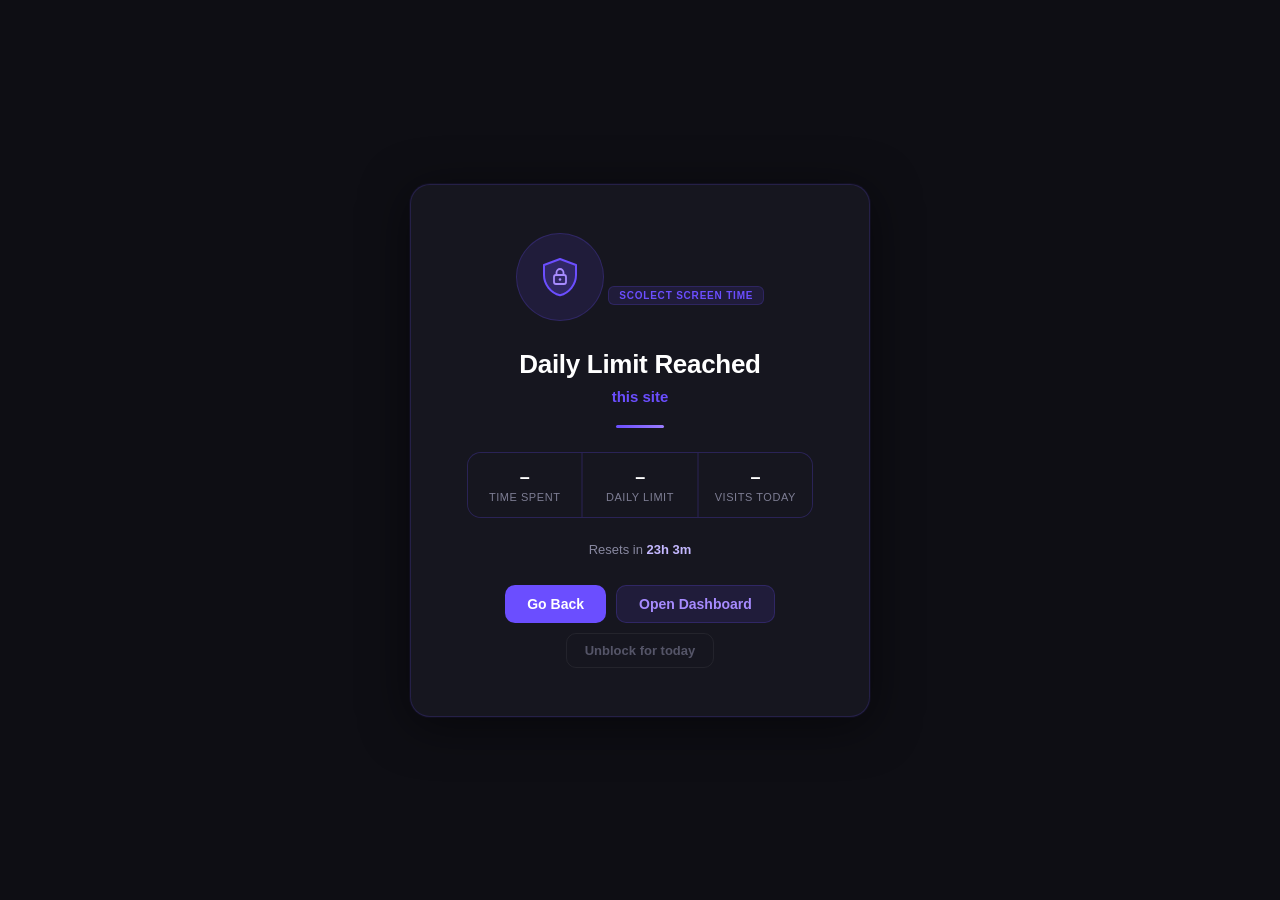
==== web/blocked.html @ c88b9b67 "Improve extension integration" ====
<!DOCTYPE html>
<html lang="en">
<head>
  <meta charset="UTF-8" />
  <meta name="viewport" content="width=device-width, initial-scale=1.0" />
  <title>Site Blocked – Scolect</title>
  <style>
    *, *::before, *::after { box-sizing: border-box; margin: 0; padding: 0; }

    body {
      min-height: 100vh;
      display: flex;
      align-items: center;
      justify-content: center;
      background: #0e0e14;
      font-family: -apple-system, BlinkMacSystemFont, 'Segoe UI', Roboto, sans-serif;
      color: #e8e8f0;
    }

    .card {
      text-align: center;
      padding: 48px 56px;
      background: #16161f;
      border-radius: 20px;
      border: 1px solid rgba(107, 78, 255, 0.18);
      box-shadow: 0 8px 48px rgba(0, 0, 0, 0.5), 0 0 0 1px rgba(107, 78, 255, 0.08);
      max-width: 460px;
      width: 90vw;
    }

    .icon-wrap {
      display: inline-flex;
      align-items: center;
      justify-content: center;
      width: 88px;
      height: 88px;
      border-radius: 50%;
      background: rgba(107, 78, 255, 0.12);
      margin-bottom: 28px;
      border: 1px solid rgba(107, 78, 255, 0.22);
    }

    .icon-wrap svg { width: 44px; height: 44px; }

    .badge {
      display: inline-block;
      font-size: 10px;
      font-weight: 700;
      letter-spacing: 0.08em;
      text-transform: uppercase;
      color: #6B4EFF;
      background: rgba(107, 78, 255, 0.12);
      border: 1px solid rgba(107, 78, 255, 0.2);
      border-radius: 6px;
      padding: 3px 10px;
      margin-bottom: 18px;
    }

    h1 {
      font-size: 26px;
      font-weight: 700;
      letter-spacing: -0.3px;
      color: #ffffff;
      margin-bottom: 8px;
    }

    .domain {
      font-size: 15px;
      font-weight: 600;
      color: #6B4EFF;
      margin-bottom: 20px;
      word-break: break-all;
    }

    .divider {
      width: 48px;
      height: 3px;
      background: linear-gradient(90deg, #6B4EFF, #9b7dff);
      border-radius: 2px;
      margin: 0 auto 24px;
    }

    /* Stats row */
    .stats {
      display: flex;
      gap: 1px;
      background: rgba(107, 78, 255, 0.12);
      border: 1px solid rgba(107, 78, 255, 0.14);
      border-radius: 14px;
      overflow: hidden;
      margin-bottom: 24px;
    }

    .stat {
      flex: 1;
      padding: 14px 12px;
      background: #16161f;
    }

    .stat + .stat { border-left: 1px solid rgba(107, 78, 255, 0.12); }

    .stat-value {
      font-size: 18px;
      font-weight: 700;
      color: #ffffff;
      letter-spacing: -0.3px;
      margin-bottom: 3px;
    }

    .stat-label {
      font-size: 11px;
      color: #6666880;
      color: rgba(136, 136, 160, 0.9);
      font-weight: 500;
      text-transform: uppercase;
      letter-spacing: 0.05em;
    }

    /* Countdown */
    .reset-row {
      font-size: 13px;
      color: #8888a0;
      margin-bottom: 28px;
    }

    .reset-row strong {
      color: #c4b8ff;
      font-weight: 600;
    }

    /* Buttons */
    .btn-group {
      display: flex;
      gap: 10px;
      justify-content: center;
      flex-wrap: wrap;
    }

    button {
      padding: 10px 22px;
      border-radius: 10px;
      font-size: 14px;
      font-weight: 600;
      cursor: pointer;
      transition: opacity 0.15s, transform 0.1s;
      border: none;
    }

    button:active { transform: scale(0.97); }

    .btn-back {
      background: #6B4EFF;
      color: #ffffff;
    }

    .btn-back:hover { opacity: 0.88; }

    .btn-dashboard {
      background: rgba(107, 78, 255, 0.12);
      color: #a78bff;
      border: 1px solid rgba(107, 78, 255, 0.22);
    }

    .btn-dashboard:hover { background: rgba(107, 78, 255, 0.2); }

    .btn-unblock {
      background: transparent;
      color: #555568;
      border: 1px solid rgba(255,255,255,0.06);
      font-size: 13px;
      padding: 9px 18px;
    }

    .btn-unblock:hover { color: #8888a0; border-color: rgba(255,255,255,0.12); }

    /* Unblock confirmation panel */
    .unblock-panel {
      display: none;
      margin-top: 20px;
      padding: 20px;
      background: rgba(255, 80, 80, 0.06);
      border: 1px solid rgba(255, 80, 80, 0.18);
      border-radius: 12px;
      text-align: left;
    }

    .unblock-panel.visible { display: block; }

    .unblock-panel label {
      display: block;
      font-size: 13px;
      color: #8888a0;
      margin-bottom: 10px;
      line-height: 1.5;
    }

    .unblock-panel label strong { color: #e8e8f0; }

    .unblock-input-row {
      display: flex;
      gap: 8px;
    }

    .unblock-input {
      flex: 1;
      background: #0e0e14;
      border: 1px solid rgba(255,255,255,0.1);
      border-radius: 8px;
      color: #e8e8f0;
      font-size: 13px;
      padding: 9px 12px;
      outline: none;
      transition: border-color 0.15s;
    }

    .unblock-input:focus { border-color: rgba(107, 78, 255, 0.5); }
    .unblock-input.error { border-color: rgba(255, 80, 80, 0.6); animation: shake 0.3s; }

    @keyframes shake {
      0%, 100% { transform: translateX(0); }
      25%       { transform: translateX(-6px); }
      75%       { transform: translateX(6px); }
    }

    .btn-confirm-unblock {
      background: rgba(255, 80, 80, 0.15);
      color: #ff7070;
      border: 1px solid rgba(255, 80, 80, 0.25);
      border-radius: 8px;
      font-size: 13px;
      font-weight: 600;
      padding: 9px 16px;
      cursor: pointer;
      white-space: nowrap;
      transition: background 0.15s;
    }

    .btn-confirm-unblock:hover { background: rgba(255, 80, 80, 0.25); }
    .btn-confirm-unblock:disabled { opacity: 0.4; cursor: default; }
  </style>
</head>
<body>
  <div class="card">
    <div class="icon-wrap">
      <svg viewBox="0 0 44 44" fill="none" xmlns="http://www.w3.org/2000/svg">
        <path d="M22 4L6 10v10c0 9.375 6.8 18.15 16 20.25C31.2 38.15 38 29.375 38 20V10L22 4z"
              fill="rgba(107,78,255,0.22)" stroke="#6B4EFF" stroke-width="2" stroke-linejoin="round"/>
        <rect x="16" y="20" width="12" height="9" rx="2"
              fill="none" stroke="#a78bff" stroke-width="1.8"/>
        <path d="M18.5 20v-2.5a3.5 3.5 0 0 1 7 0V20"
              stroke="#a78bff" stroke-width="1.8" stroke-linecap="round"/>
        <circle cx="22" cy="24.5" r="1.3" fill="#a78bff"/>
      </svg>
    </div>

    <div class="badge">Scolect Screen Time</div>
    <h1>Daily Limit Reached</h1>
    <div class="domain" id="domain-label">this site</div>
    <div class="divider"></div>

    <!-- Usage stats -->
    <div class="stats">
      <div class="stat">
        <div class="stat-value" id="stat-spent">–</div>
        <div class="stat-label">Time spent</div>
      </div>
      <div class="stat">
        <div class="stat-value" id="stat-limit">–</div>
        <div class="stat-label">Daily limit</div>
      </div>
      <div class="stat">
        <div class="stat-value" id="stat-visits">–</div>
        <div class="stat-label">Visits today</div>
      </div>
    </div>

    <!-- Countdown to reset -->
    <div class="reset-row">
      Resets in <strong id="countdown">–</strong>
    </div>

    <div class="btn-group">
      <button class="btn-back" onclick="history.length > 1 ? history.back() : window.close()">Go Back</button>
      <button class="btn-dashboard" id="btn-dash">Open Dashboard</button>
      <button class="btn-unblock" id="btn-unblock-toggle">Unblock for today</button>
    </div>

    <!-- Unblock confirmation -->
    <div class="unblock-panel" id="unblock-panel">
      <label>Type <strong id="confirm-hint">the site name</strong> to unblock for the rest of today:</label>
      <div class="unblock-input-row">
        <input class="unblock-input" id="unblock-input" type="text" placeholder="" autocomplete="off" spellcheck="false" />
        <button class="btn-confirm-unblock" id="btn-confirm-unblock" disabled>Unblock</button>
      </div>
    </div>
  </div>

  <script>
    (function () {
      // ── Helpers ────────────────────────────────────────────────────────────
      function fmtDuration(seconds) {
        const h = Math.floor(seconds / 3600);
        const m = Math.floor((seconds % 3600) / 60);
        if (h > 0) return m > 0 ? `${h}h ${m}m` : `${h}h`;
        return m > 0 ? `${m}m` : `${Math.round(seconds)}s`;
      }

      function getTodayKey() {
        const d = new Date();
        const y = d.getFullYear();
        const mo = String(d.getMonth() + 1).padStart(2, '0');
        const da = String(d.getDate()).padStart(2, '0');
        return `${y}-${mo}-${da}`;
      }

      function secondsUntilMidnight() {
        const now = new Date();
        const midnight = new Date(now);
        midnight.setHours(24, 0, 0, 0);
        return Math.floor((midnight - now) / 1000);
      }

      function fmtCountdown(s) {
        const h = Math.floor(s / 3600);
        const m = Math.floor((s % 3600) / 60);
        const sec = s % 60;
        if (h > 0) return `${h}h ${m}m`;
        if (m > 0) return `${m}m ${sec}s`;
        return `${sec}s`;
      }

      // ── Parse domain from URL ─────────────────────────────────────────────
      const params = new URLSearchParams(location.search);
      const domain = params.get('domain') || '';

      const domainLabel = document.getElementById('domain-label');
      if (domain) {
        domainLabel.textContent = domain;
        document.title = domain + ' – Blocked · Scolect';
      }

      // ── Open dashboard button ─────────────────────────────────────────────
      document.getElementById('btn-dash').addEventListener('click', () => {
        chrome.tabs.create({ url: chrome.runtime.getURL('index.html') });
      });

      // ── Unblock confirmation ───────────────────────────────────────────────
      // The user must type the site name (or domain) to confirm intentional unblock.
      let confirmWord = domain; // fallback to domain
      const panel = document.getElementById('unblock-panel');
      const input = document.getElementById('unblock-input');
      const confirmBtn = document.getElementById('btn-confirm-unblock');
      const confirmHint = document.getElementById('confirm-hint');

      document.getElementById('btn-unblock-toggle').addEventListener('click', () => {
        panel.classList.toggle('visible');
        if (panel.classList.contains('visible')) input.focus();
      });

      // Once we have the siteName from storage, use that as the confirm word
      // (set after storage load below via window._setConfirmWord)
      window._setConfirmWord = (name) => {
        confirmWord = name;
        confirmHint.textContent = name;
        input.placeholder = name;
      };

      input.addEventListener('input', () => {
        const match = input.value.trim().toLowerCase() === confirmWord.toLowerCase();
        confirmBtn.disabled = !match;
        input.classList.remove('error');
      });

      input.addEventListener('keydown', (e) => {
        if (e.key === 'Enter' && !confirmBtn.disabled) confirmBtn.click();
      });

      confirmBtn.addEventListener('click', async () => {
        if (typeof chrome === 'undefined' || !chrome.storage) return;

        // Remove this domain from scolect_blocked_domains in storage
        const result = await chrome.storage.local.get(['scolect_blocked_domains']);
        const blocked = (result['scolect_blocked_domains'] || []).filter(d => d !== domain);
        await chrome.storage.local.set({ scolect_blocked_domains: blocked });

        // Also clear the dailyLimitSeconds temporarily by storing an override
        // so the extension won't re-block immediately on the next limit check.
        // We record the unblock in a separate key that refreshBlockedDomains respects.
        const unblockKey = 'scolect_unblocked_today';
        const unblockResult = await chrome.storage.local.get([unblockKey]);
        const unblockedToday = unblockResult[unblockKey] || {};
        unblockedToday[domain] = new Date().toDateString();
        await chrome.storage.local.set({ [unblockKey]: unblockedToday });

        // Navigate to the original site
        window.location.href = 'https://' + domain;
      });

      // ── Load stats from chrome.storage ────────────────────────────────────
      if (domain && typeof chrome !== 'undefined' && chrome.storage) {
        const todayKey = `scolect_day_${getTodayKey()}`;
        chrome.storage.local.get([todayKey, 'scolect_settings'], (result) => {
          // Time spent & visits
          const day = result[todayKey];
          if (day?.domains) {
            const entry = day.domains.find(d => d.domain === domain);
            if (entry) {
              document.getElementById('stat-spent').textContent = fmtDuration(entry.seconds || 0);
              document.getElementById('stat-visits').textContent = String(entry.visits || 0);
            }
          }

          // Daily limit
          const settings = result['scolect_settings'] || {};
          const meta = settings.metadata?.[domain];
          if (meta?.dailyLimitSeconds) {
            document.getElementById('stat-limit').textContent = fmtDuration(meta.dailyLimitSeconds);
          }
          // Use siteName for display and as the confirm word
          if (meta?.siteName) {
            domainLabel.textContent = meta.siteName;
            window._setConfirmWord(meta.siteName);
          } else {
            window._setConfirmWord(domain);
          }
        });
      }

      // ── Countdown to midnight ─────────────────────────────────────────────
      function updateCountdown() {
        const s = secondsUntilMidnight();
        document.getElementById('countdown').textContent = fmtCountdown(s);
      }
      updateCountdown();
      setInterval(updateCountdown, 1000);
    })();
  </script>
</body>
</html>
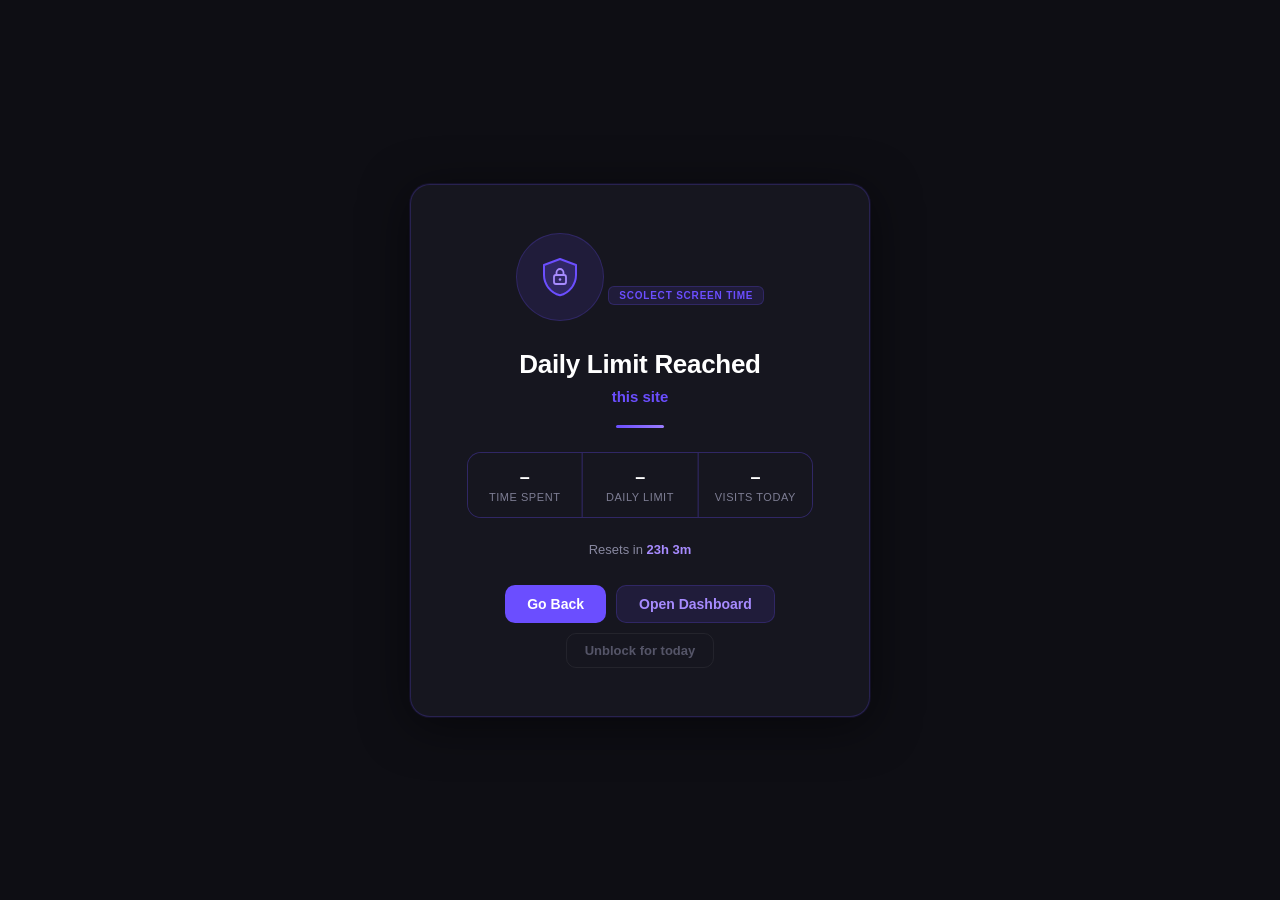
==== commit 31e6e201: "have consistent behaviour with limiting and blocking/ fix bugs" ====
--- a/web/blocked.html
+++ b/web/blocked.html
@@ -7,23 +7,80 @@
   <style>
     *, *::before, *::after { box-sizing: border-box; margin: 0; padding: 0; }
 
+    :root {
+      --bg: #0e0e14;
+      --card-bg: #16161f;
+      --accent: #6B4EFF;
+      --accent-grad: #9b7dff;
+      --accent-alpha: rgba(107, 78, 255, 0.12);
+      --accent-border: rgba(107, 78, 255, 0.22);
+      --accent-text: #a78bff;
+    }
+
+    body[data-theme="purple_dream"] {
+      --bg: #130a1e;
+      --card-bg: #1d102e;
+      --accent: #a855f7;
+      --accent-grad: #ec4899;
+      --accent-alpha: rgba(168, 85, 247, 0.15);
+      --accent-border: rgba(168, 85, 247, 0.3);
+      --accent-text: #c084fc;
+    }
+    body[data-theme="ocean_blue"] {
+      --bg: #0b1528;
+      --card-bg: #11203b;
+      --accent: #38bdf8;
+      --accent-grad: #818cf8;
+      --accent-alpha: rgba(56, 189, 248, 0.15);
+      --accent-border: rgba(56, 189, 248, 0.3);
+      --accent-text: #7dd3fc;
+    }
+    body[data-theme="forest_green"] {
+      --bg: #081a14;
+      --card-bg: #0e2920;
+      --accent: #34d399;
+      --accent-grad: #a3e635;
+      --accent-alpha: rgba(52, 211, 153, 0.15);
+      --accent-border: rgba(52, 211, 153, 0.3);
+      --accent-text: #6ee7b7;
+    }
+    body[data-theme="sunset_orange"] {
+      --bg: #1c0e0b;
+      --card-bg: #2b1712;
+      --accent: #fb923c;
+      --accent-grad: #f43f5e;
+      --accent-alpha: rgba(251, 146, 60, 0.15);
+      --accent-border: rgba(251, 146, 60, 0.3);
+      --accent-text: #fdba74;
+    }
+    body[data-theme="monochrome"] {
+      --bg: #121212;
+      --card-bg: #1e1e1e;
+      --accent: #94a3b8;
+      --accent-grad: #cbd5e1;
+      --accent-alpha: rgba(148, 163, 184, 0.15);
+      --accent-border: rgba(148, 163, 184, 0.3);
+      --accent-text: #cbd5e1;
+    }
+
     body {
       min-height: 100vh;
       display: flex;
       align-items: center;
       justify-content: center;
-      background: #0e0e14;
+      background: var(--bg);
       font-family: -apple-system, BlinkMacSystemFont, 'Segoe UI', Roboto, sans-serif;
       color: #e8e8f0;
+      transition: background 0.3s ease;
     }
 
     .card {
       text-align: center;
       padding: 48px 56px;
-      background: #16161f;
+      background: var(--card-bg);
       border-radius: 20px;
-      border: 1px solid rgba(107, 78, 255, 0.18);
-      box-shadow: 0 8px 48px rgba(0, 0, 0, 0.5), 0 0 0 1px rgba(107, 78, 255, 0.08);
+      border: 1px solid var(--accent-border);
+      box-shadow: 0 8px 48px rgba(0, 0, 0, 0.5), 0 0 0 1px var(--accent-alpha);
       max-width: 460px;
       width: 90vw;
     }
@@ -35,9 +92,9 @@
       width: 88px;
       height: 88px;
       border-radius: 50%;
-      background: rgba(107, 78, 255, 0.12);
+      background: var(--accent-alpha);
       margin-bottom: 28px;
-      border: 1px solid rgba(107, 78, 255, 0.22);
+      border: 1px solid var(--accent-border);
     }
 
     .icon-wrap svg { width: 44px; height: 44px; }
@@ -48,9 +105,9 @@
       font-weight: 700;
       letter-spacing: 0.08em;
       text-transform: uppercase;
-      color: #6B4EFF;
-      background: rgba(107, 78, 255, 0.12);
-      border: 1px solid rgba(107, 78, 255, 0.2);
+      color: var(--accent);
+      background: var(--accent-alpha);
+      border: 1px solid var(--accent-border);
       border-radius: 6px;
       padding: 3px 10px;
       margin-bottom: 18px;
@@ -67,7 +124,7 @@
     .domain {
       font-size: 15px;
       font-weight: 600;
-      color: #6B4EFF;
+      color: var(--accent);
       margin-bottom: 20px;
       word-break: break-all;
     }
@@ -75,7 +132,7 @@
     .divider {
       width: 48px;
       height: 3px;
-      background: linear-gradient(90deg, #6B4EFF, #9b7dff);
+      background: linear-gradient(90deg, var(--accent), var(--accent-grad));
       border-radius: 2px;
       margin: 0 auto 24px;
     }
@@ -84,8 +141,8 @@
     .stats {
       display: flex;
       gap: 1px;
-      background: rgba(107, 78, 255, 0.12);
-      border: 1px solid rgba(107, 78, 255, 0.14);
+      background: var(--accent-alpha);
+      border: 1px solid var(--accent-border);
       border-radius: 14px;
       overflow: hidden;
       margin-bottom: 24px;
@@ -94,10 +151,10 @@
     .stat {
       flex: 1;
       padding: 14px 12px;
-      background: #16161f;
-    }
-
-    .stat + .stat { border-left: 1px solid rgba(107, 78, 255, 0.12); }
+      background: var(--card-bg);
+    }
+
+    .stat + .stat { border-left: 1px solid var(--accent-border); }
 
     .stat-value {
       font-size: 18px;
@@ -109,7 +166,6 @@
 
     .stat-label {
       font-size: 11px;
-      color: #6666880;
       color: rgba(136, 136, 160, 0.9);
       font-weight: 500;
       text-transform: uppercase;
@@ -124,7 +180,7 @@
     }
 
     .reset-row strong {
-      color: #c4b8ff;
+      color: var(--accent-text);
       font-weight: 600;
     }
 
@@ -149,17 +205,19 @@
     button:active { transform: scale(0.97); }
 
     .btn-back {
-      background: #6B4EFF;
+      background: var(--accent);
       color: #ffffff;
     }
 
     .btn-back:hover { opacity: 0.88; }
 
     .btn-dashboard {
-      background: rgba(107, 78, 255, 0.12);
-      color: #a78bff;
-      border: 1px solid rgba(107, 78, 255, 0.22);
-    }
+      background: var(--accent-alpha);
+      color: var(--accent-text);
+      border: 1px solid var(--accent-border);
+    }
+
+    .btn-dashboard:hover { opacity: 0.88; }
 
     .btn-dashboard:hover { background: rgba(107, 78, 255, 0.2); }
 
@@ -295,145 +353,6 @@
     </div>
   </div>
 
-  <script>
-    (function () {
-      // ── Helpers ────────────────────────────────────────────────────────────
-      function fmtDuration(seconds) {
-        const h = Math.floor(seconds / 3600);
-        const m = Math.floor((seconds % 3600) / 60);
-        if (h > 0) return m > 0 ? `${h}h ${m}m` : `${h}h`;
-        return m > 0 ? `${m}m` : `${Math.round(seconds)}s`;
-      }
-
-      function getTodayKey() {
-        const d = new Date();
-        const y = d.getFullYear();
-        const mo = String(d.getMonth() + 1).padStart(2, '0');
-        const da = String(d.getDate()).padStart(2, '0');
-        return `${y}-${mo}-${da}`;
-      }
-
-      function secondsUntilMidnight() {
-        const now = new Date();
-        const midnight = new Date(now);
-        midnight.setHours(24, 0, 0, 0);
-        return Math.floor((midnight - now) / 1000);
-      }
-
-      function fmtCountdown(s) {
-        const h = Math.floor(s / 3600);
-        const m = Math.floor((s % 3600) / 60);
-        const sec = s % 60;
-        if (h > 0) return `${h}h ${m}m`;
-        if (m > 0) return `${m}m ${sec}s`;
-        return `${sec}s`;
-      }
-
-      // ── Parse domain from URL ─────────────────────────────────────────────
-      const params = new URLSearchParams(location.search);
-      const domain = params.get('domain') || '';
-
-      const domainLabel = document.getElementById('domain-label');
-      if (domain) {
-        domainLabel.textContent = domain;
-        document.title = domain + ' – Blocked · Scolect';
-      }
-
-      // ── Open dashboard button ─────────────────────────────────────────────
-      document.getElementById('btn-dash').addEventListener('click', () => {
-        chrome.tabs.create({ url: chrome.runtime.getURL('index.html') });
-      });
-
-      // ── Unblock confirmation ───────────────────────────────────────────────
-      // The user must type the site name (or domain) to confirm intentional unblock.
-      let confirmWord = domain; // fallback to domain
-      const panel = document.getElementById('unblock-panel');
-      const input = document.getElementById('unblock-input');
-      const confirmBtn = document.getElementById('btn-confirm-unblock');
-      const confirmHint = document.getElementById('confirm-hint');
-
-      document.getElementById('btn-unblock-toggle').addEventListener('click', () => {
-        panel.classList.toggle('visible');
-        if (panel.classList.contains('visible')) input.focus();
-      });
-
-      // Once we have the siteName from storage, use that as the confirm word
-      // (set after storage load below via window._setConfirmWord)
-      window._setConfirmWord = (name) => {
-        confirmWord = name;
-        confirmHint.textContent = name;
-        input.placeholder = name;
-      };
-
-      input.addEventListener('input', () => {
-        const match = input.value.trim().toLowerCase() === confirmWord.toLowerCase();
-        confirmBtn.disabled = !match;
-        input.classList.remove('error');
-      });
-
-      input.addEventListener('keydown', (e) => {
-        if (e.key === 'Enter' && !confirmBtn.disabled) confirmBtn.click();
-      });
-
-      confirmBtn.addEventListener('click', async () => {
-        if (typeof chrome === 'undefined' || !chrome.storage) return;
-
-        // Remove this domain from scolect_blocked_domains in storage
-        const result = await chrome.storage.local.get(['scolect_blocked_domains']);
-        const blocked = (result['scolect_blocked_domains'] || []).filter(d => d !== domain);
-        await chrome.storage.local.set({ scolect_blocked_domains: blocked });
-
-        // Also clear the dailyLimitSeconds temporarily by storing an override
-        // so the extension won't re-block immediately on the next limit check.
-        // We record the unblock in a separate key that refreshBlockedDomains respects.
-        const unblockKey = 'scolect_unblocked_today';
-        const unblockResult = await chrome.storage.local.get([unblockKey]);
-        const unblockedToday = unblockResult[unblockKey] || {};
-        unblockedToday[domain] = new Date().toDateString();
-        await chrome.storage.local.set({ [unblockKey]: unblockedToday });
-
-        // Navigate to the original site
-        window.location.href = 'https://' + domain;
-      });
-
-      // ── Load stats from chrome.storage ────────────────────────────────────
-      if (domain && typeof chrome !== 'undefined' && chrome.storage) {
-        const todayKey = `scolect_day_${getTodayKey()}`;
-        chrome.storage.local.get([todayKey, 'scolect_settings'], (result) => {
-          // Time spent & visits
-          const day = result[todayKey];
-          if (day?.domains) {
-            const entry = day.domains.find(d => d.domain === domain);
-            if (entry) {
-              document.getElementById('stat-spent').textContent = fmtDuration(entry.seconds || 0);
-              document.getElementById('stat-visits').textContent = String(entry.visits || 0);
-            }
-          }
-
-          // Daily limit
-          const settings = result['scolect_settings'] || {};
-          const meta = settings.metadata?.[domain];
-          if (meta?.dailyLimitSeconds) {
-            document.getElementById('stat-limit').textContent = fmtDuration(meta.dailyLimitSeconds);
-          }
-          // Use siteName for display and as the confirm word
-          if (meta?.siteName) {
-            domainLabel.textContent = meta.siteName;
-            window._setConfirmWord(meta.siteName);
-          } else {
-            window._setConfirmWord(domain);
-          }
-        });
-      }
-
-      // ── Countdown to midnight ─────────────────────────────────────────────
-      function updateCountdown() {
-        const s = secondsUntilMidnight();
-        document.getElementById('countdown').textContent = fmtCountdown(s);
-      }
-      updateCountdown();
-      setInterval(updateCountdown, 1000);
-    })();
-  </script>
+  <script src="blocked.js"></script>
 </body>
 </html>
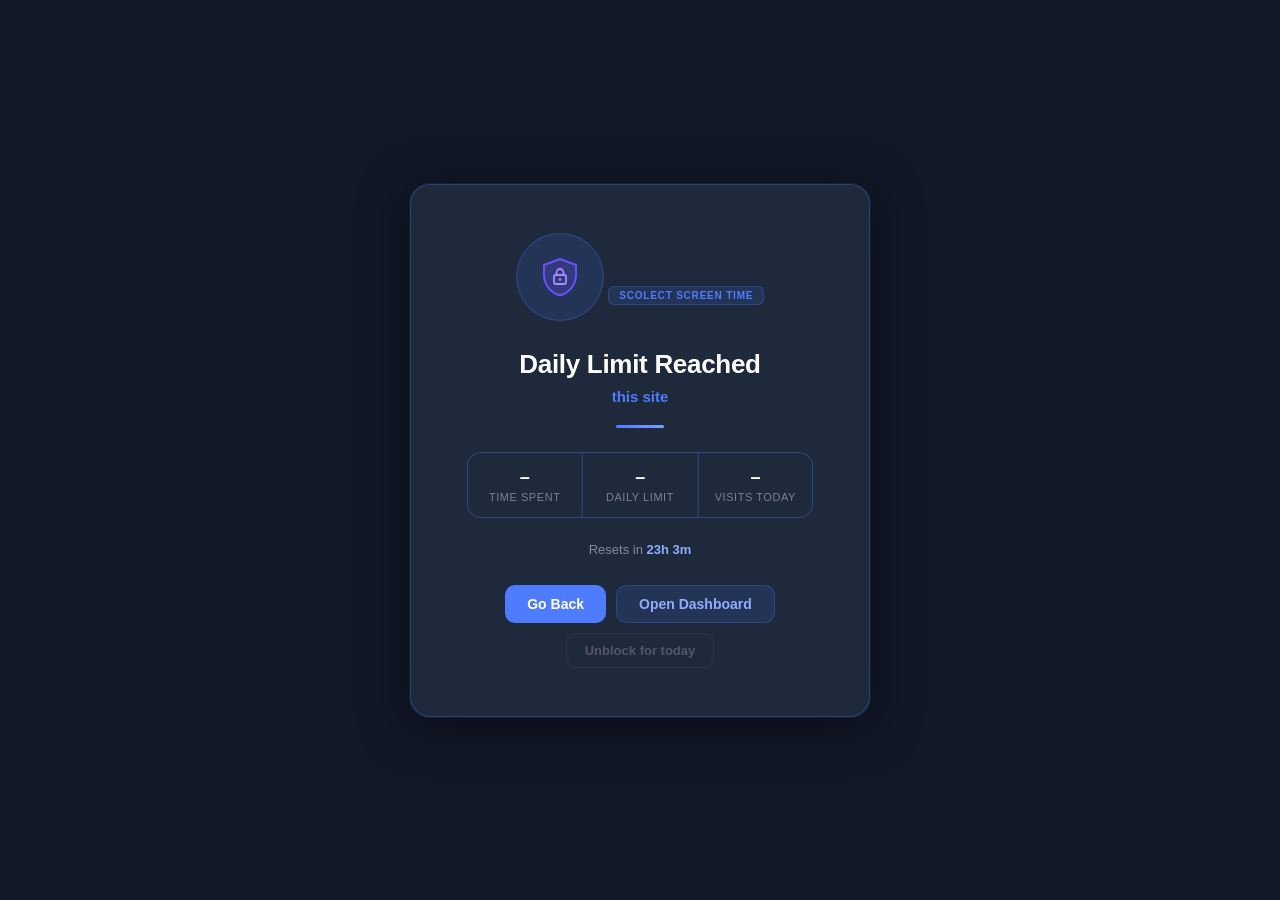
==== commit 8eda87cb: "add Scolect brand theme as the default Built from the logo colours; the previous indigo theme stays " ====
--- a/web/blocked.html
+++ b/web/blocked.html
@@ -8,13 +8,13 @@
     *, *::before, *::after { box-sizing: border-box; margin: 0; padding: 0; }
 
     :root {
-      --bg: #0e0e14;
-      --card-bg: #16161f;
-      --accent: #6B4EFF;
-      --accent-grad: #9b7dff;
-      --accent-alpha: rgba(107, 78, 255, 0.12);
-      --accent-border: rgba(107, 78, 255, 0.22);
-      --accent-text: #a78bff;
+      --bg: #111827;
+      --card-bg: #1e293b;
+      --accent: #4f7cff;
+      --accent-grad: #7b9dff;
+      --accent-alpha: rgba(79, 124, 255, 0.14);
+      --accent-border: rgba(79, 124, 255, 0.28);
+      --accent-text: #8fadff;
     }
 
     body[data-theme="purple_dream"] {
